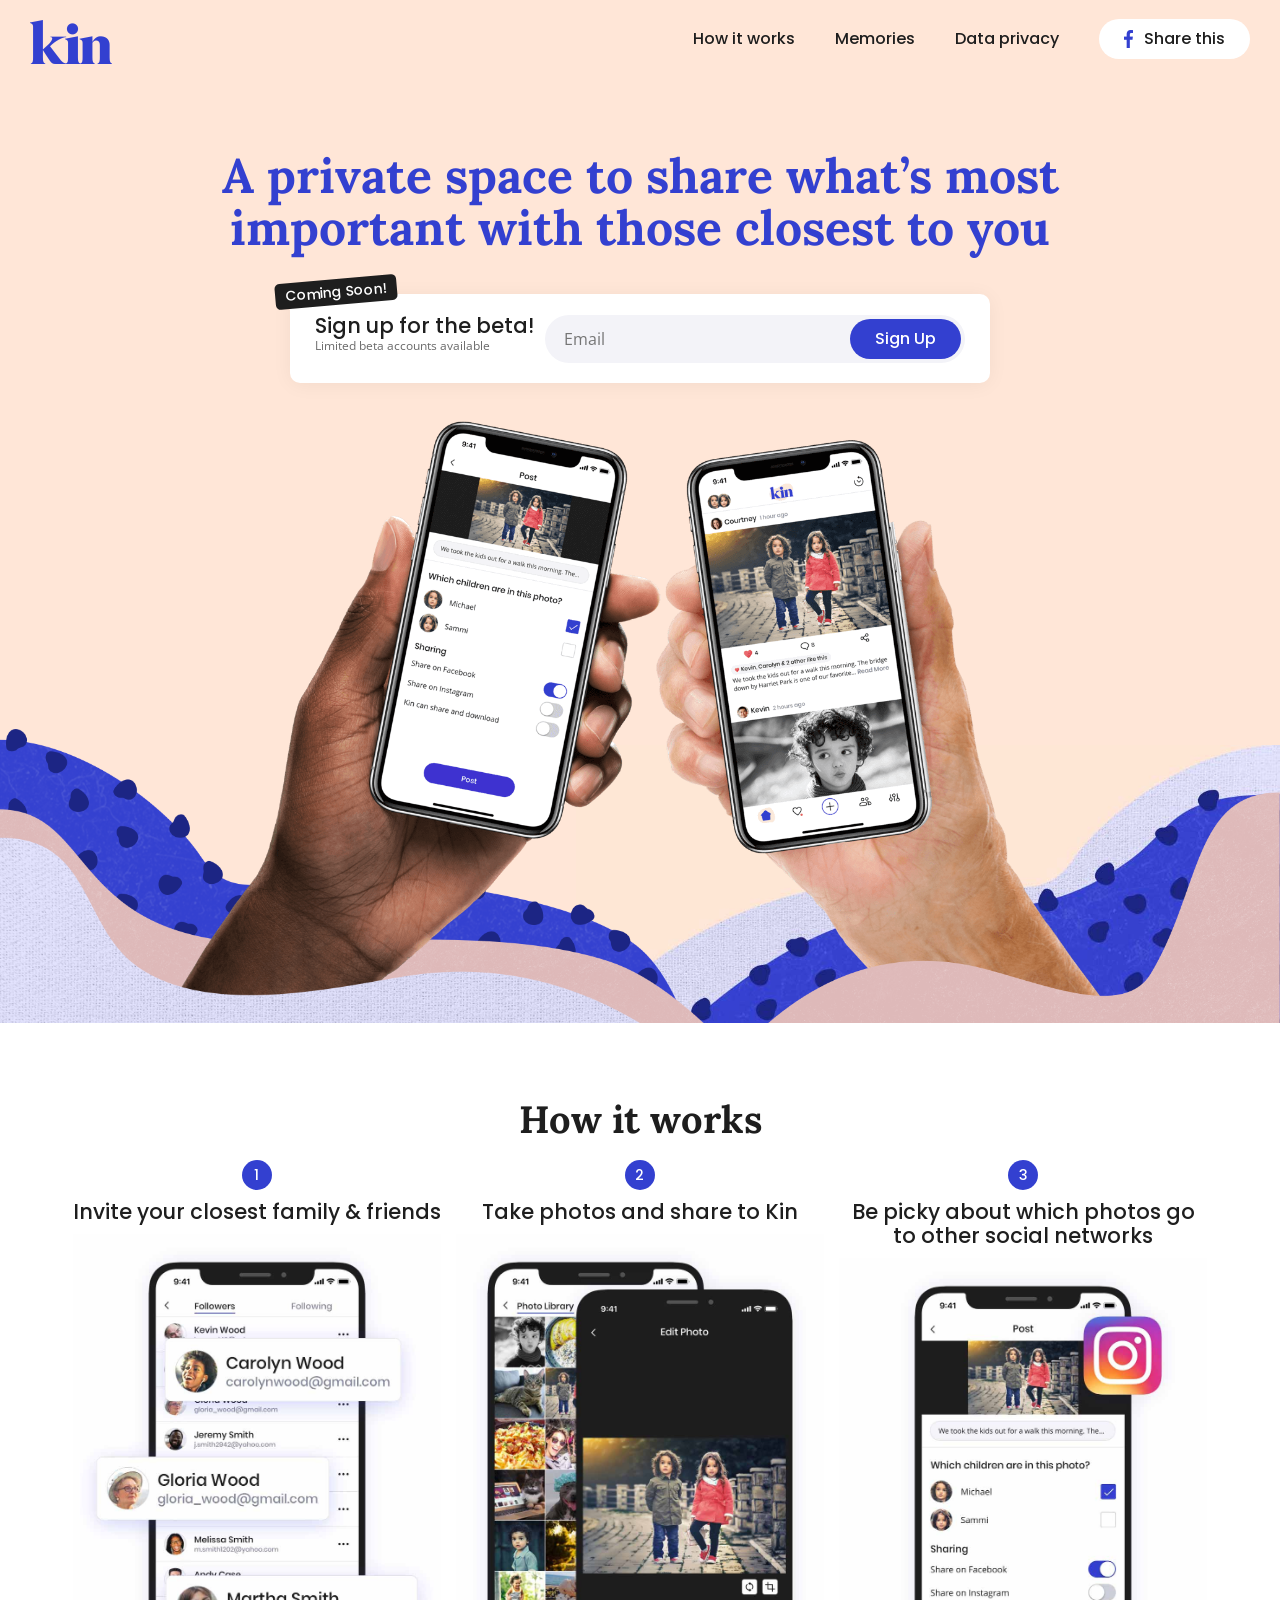
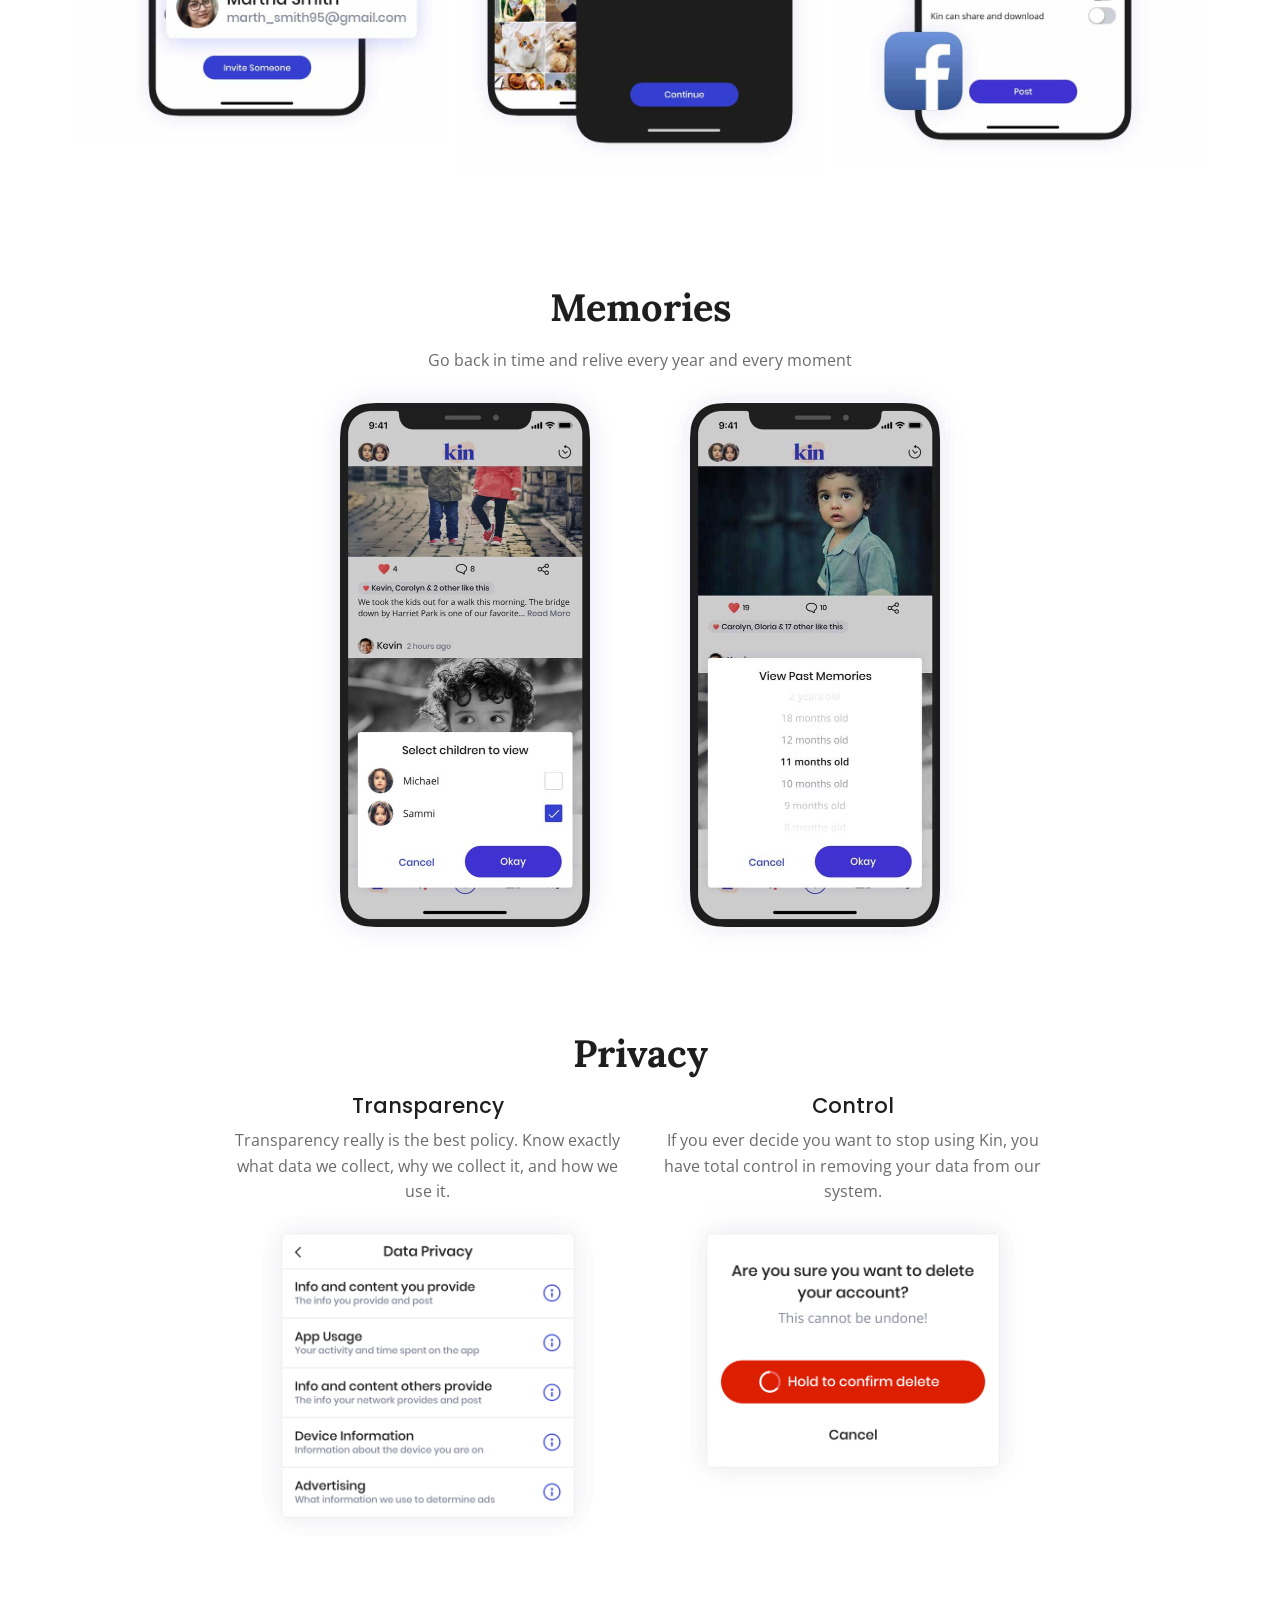
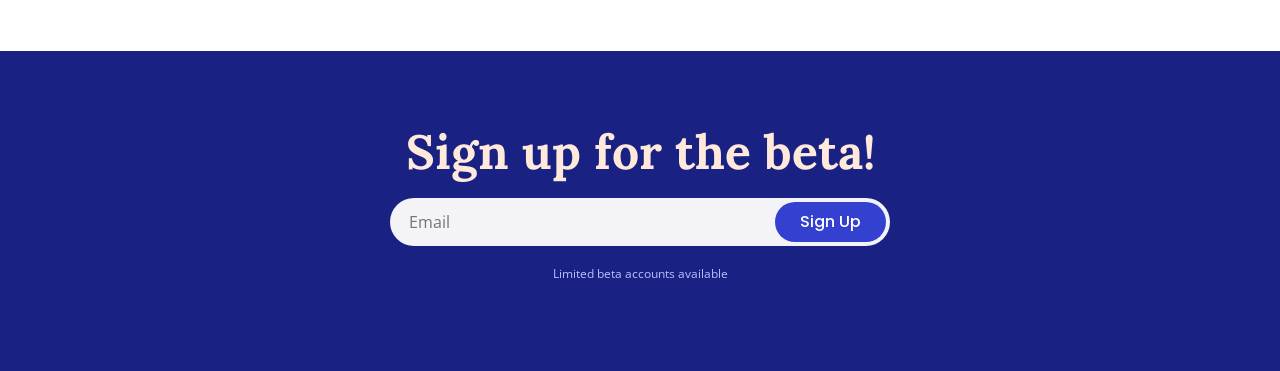
==== index.html @ 1d419229 "Initial commit" ====
<!DOCTYPE html>
<html>
    <head>
        <meta charset="UTF-8">
        <meta name="viewport" content="width=device-width,initial-scale=1">
        <title>Kin - Private Photo Sharing</title>
        <meta name="description" content="Kin allows you share photos of your children in a private, safe, closed off network with those closest to you.">
        <meta name="keywords" content="kin photo sharing children family social network safe transparent">
        <link rel="shortcut icon" href="img/favicon.png">
        <link href="https://fonts.googleapis.com/css?family=Lora:700|Open+Sans|Poppins:500" rel="stylesheet">
        <link rel="stylesheet" href="stylesheet.css" type="text/css">
        <script async src="https://www.googletagmanager.com/gtag/js?id=UA-125137013-1"></script>
        <script>
            window.dataLayer = window.dataLayer || [];
            function gtag(){dataLayer.push(arguments);}
            gtag('js', new Date());
            gtag('config', 'UA-125137013-1');
        </script>

    </head>
    <body>
        <header class="clearfix">
            <a href="#top" class="top">
                <img src="img/kin-logo.png" alt="Kin" class="logo">
            </a>
            <nav>
                <a href="#how-it-works" class="link">How it works</a>
                <a href="#memories" class="link">Memories</a>
                <a href="#privacy" class="link">Data privacy</a>
                <a href="https://www.facebook.com/sharer/sharer.php?u=http%3A%2F%2Fsharewithkin.com" target="_blank" class="button facebook">Share this</a>
            </nav>
        </header>



        <section class="hero space-below" id="top">
            <div class="wrapper">
                <h1 class="textcenter">A private space to share what’s most important with those closest to you</h1>
                <div class="form-container">
                    <div class="form-header">
                        <h3>Sign up for the beta!</h3>
                        <h6>Limited beta accounts available</h6>
                        <h5 class="comingsoon">Coming Soon!</h5>
                    </div>
                    <form action="https://hooey.us19.list-manage.com/subscribe/post?u=773824886c2637731fc7413a9&amp;id=bee54a691d" method="post" id="mc-embedded-subscribe-form" name="mc-embedded-subscribe-form" class="mailchimp validate" target="_blank" novalidate>
                        <input type="email" value="" name="EMAIL" class="required email" placeholder="Email" id="mce-EMAIL">
                        <div style="position: absolute; left: -5000px;" aria-hidden="true"><input type="text" name="b_773824886c2637731fc7413a9_bee54a691d" tabindex="-1" value=""></div>
                        <input type="submit" value="Sign Up" name="subscribe" id="mc-embedded-subscribe" class="button">
                    </form>
                </div>
            </div>
        </section>

        <div class="wrapper">
            <section class="how-it-works space-below" id="how-it-works">
                <h2 class="textcenter">How it works</h2>
                <section class="steps">
                    <article class="step step-1">
                        <i class="step-marker">1</i>
                        <h3 class="textcenter">Invite your closest family & friends</h3>
                        <img src="img/step-1.jpg" alt="Invite family & friends to Kin" class="screenshot">
                    </article>
                    <article class="step step-2">
                        <i class="step-marker">2</i>
                        <h3 class="textcenter">Take photos and share to Kin</h3>
                        <img src="img/step-2.jpg" alt="Take photos and share to Kin" class="screenshot">
                    </article>
                    <article class="step step-3">
                        <i class="step-marker">3</i>
                        <h3 class="textcenter">Be picky about which photos go to other social networks</h3>
                        <img src="img/step-3.jpg" alt="Pick some photos to share to other social networks" class="screenshot">
                    </article>
                </section>
            </section>


            <section class="memories space-below" id="memories">
                <h2 class="textcenter">Memories</h2>
                <p class="textcenter">Go back in time and relive every year and every moment</p>
                <section class="screenshots side-by-side">
                    <article class="memories-item side-by-side-item">
                        <img src="img/memories-1.jpg" alt="View photos of each child separetely or all together" class="screenshot">
                    </article>
                    <article class="memories-item side-by-side-item">
                        <img src="img/memories-2.jpg" alt="Look back at each child by their age in the photo" class="screenshot">
                    </article>
                </section>

            </section>


            <section class="privacy space-below" id="privacy">
                <h2 class="textcenter">Privacy</h2>
                <section class="screenshots side-by-side">
                    <article class="privacy-item side-by-side-item">
                        <h3 class="textcenter">Transparency</h3>
                        <p class="textcenter">Transparency really is the best policy. Know exactly what data we collect, why we collect it, and how we use it.</p>
                        <img src="img/privacy-transparency.png" alt="View what data Kin collects and how it is used" class="screenshot">
                    </article>
                    <article class="privacy-item side-by-side-item">
                        <h3 class="textcenter">Control</h3>
                        <p class="textcenter">If you ever decide you want to stop using Kin, you have total control in removing your data from our system.</p>
                        <img src="img/privacy-control.png" alt="You always have the option to have Kin delete all of your data" class="screenshot">
                    </article>
                </section>

            </section>
        </div>



        <footer class="footer-cta">
            <div class="wrapper">
                <h1 class="textcenter">Sign up for the beta!</h1>
                <form action="https://hooey.us19.list-manage.com/subscribe/post?u=773824886c2637731fc7413a9&amp;id=bee54a691d" method="post" id="mc-embedded-subscribe-form" name="mc-embedded-subscribe-form" class="mailchimp validate" target="_blank" novalidate>
                    <input type="email" value="" name="EMAIL" class="required email" placeholder="Email" id="mce-EMAIL">
                    <div style="position: absolute; left: -5000px;" aria-hidden="true"><input type="text" name="b_773824886c2637731fc7413a9_bee54a691d" tabindex="-1" value=""></div>
                    <input type="submit" value="Sign Up" name="subscribe" id="mc-embedded-subscribe" class="button">
                </form>
                <h6 class="textcenter">Limited beta accounts available</h6>
            </div>
        </footer>

        <script type='text/javascript' src='http://ajax.googleapis.com/ajax/libs/jquery/1.11.1/jquery.min.js'></script>
        <script type='text/javascript' src='main.js'></script>
    </body>
</html>
---- stylesheet.css ----
/* Resets */
html, body, div, span, applet, object, iframe,h1, h2, h3, h4, h5, h6, p, blockquote, pre,a, abbr, acronym, address, big, cite, code,del, dfn, em, img, ins, kbd, q, s, samp,small, strike, sub, sup, tt, var,b, u, i, center,dl, dt, dd, fieldset, form, label, legend,table, caption, tbody, tfoot, thead, tr, th, td,article, aside, canvas, details, embed, figure, figcaption, footer, header, hgroup, menu, nav, output, ruby, section, summary,time, mark, audio, video {margin: 0;padding: 0;border: 0;font-size: 100%;font: inherit;vertical-align: baseline;}
*{outline:0;-webkit-tap-highlight-color: rgba(0, 0, 0, 0);-webkit-focus-ring-color:  rgba(0, 0, 0, 0);}
article, aside, details, figcaption, figure, footer, header, hgroup, menu, nav, section {display: block;}
body {line-height: 1;}
blockquote, q {quotes: none;}
blockquote:before, blockquote:after,q:before, q:after {content: '';content: none;}
table {border-collapse: collapse;border-spacing: 0;}
/* Forms */
button,input,optgroup,select,textarea {color: inherit;font: inherit;margin: 0;}
button { overflow: visible;}
button,select { text-transform: none; }
button, html input[type="button"], input[type="reset"],	input[type="submit"] { -webkit-appearance: button; cursor: pointer; }
button[disabled], html input[disabled] { cursor: default; }
button::-moz-focus-inner, input::-moz-focus-inner { border: 0; padding: 0; }
input { line-height: normal; }
input[type="checkbox"],input[type="radio"] { box-sizing: border-box; padding: 0; }
input[type="number"]::-webkit-inner-spin-button, input[type="number"]::-webkit-outer-spin-button { height: auto; }
input[type="search"] { -webkit-appearance: textfield; -moz-box-sizing: content-box; -webkit-box-sizing: content-box;  box-sizing: content-box;}
input[type="search"]::-webkit-search-cancel-button,
input[type="search"]::-webkit-search-decoration { -webkit-appearance: none;}
input[type="text"], textarea { -webkit-appearance: none; -webkit-border-radius: 0; }
legend { border: 0; padding: 0; }
textarea { overflow: auto; }
optgroup { font-weight: bold; }
/* Clearfix */
.clearfix:before,.clearfix:after{content:" ";display:table}
.clearfix:after{clear:both}.clearfix{*zoom:1}

/* General */
*, *:before, *:after {
	-moz-box-sizing:border-box;
	-webkit-box-sizing:border-box;
	box-sizing: border-box;
}
html,
body {
	min-width: 320px;
}
body {
	-webkit-font-smoothing: antialiased;
	-moz-osx-font-smoothing: grayscale;
	text-rendering: optimizeLegibility;
	color: #6B6B6B;
    background: #FFF;
    font-size: 16px;
	line-height: 1.6;
	font-family: 'Open Sans', sans-serif;
	font-weight: 400;
}
h1 {
	color: #3340D0;
    font-family: 'Lora', sans-serif;
    font-weight: 700;
	font-size: 30px;
	line-height: 32px;
    margin-bottom: 20px;
}
h2 {
	color: #1E1E1E;
    font-family: 'Lora', sans-serif;
    font-weight: 700;
	font-size: 28px;
	line-height: 32px;
    margin-bottom: 20px;
}
h3,h4,h5 {
	color: #1E1E1E;
    font-family: 'Poppins', sans-serif;
    font-weight: 500;
}
h3 {
	font-size: 21px;
	line-height: 24px;
	margin-bottom: 10px;
}
h4 {
    font-size: 16px;
	line-height: 18px;
	margin:0;
}
h5 {
    font-size: 14px;
	line-height: 16px;
    margin:0;
}
h6 {
	color: #6B6B6B;
    font-size: 12px;
	line-height: 1.25;
    margin:0;
}
strong, b, .bold {
	font-weight: 700;
}
em, i {
	font-style: italic;
}
p {
	margin-bottom: 0;
}
a {
    color: #3340D0;
}
a:hover {
    color: #3948E6;
}
a:active {
    color: #2D38B3;
}
ol, ul {
	margin: 0;
	padding: 0 0 1.6em 0;
	list-style-position: inside;
}
img {
	display: block;
	max-width: 100%;
	height: auto;
}
@media only screen and (min-width: 350px){
	h1 {
		font-size: 32px;
		line-height: 36px;
	}
}
@media only screen and (min-width: 750px){
	h1 {
		font-size: 48px;
		line-height: 52px;
	    margin-bottom: 20px;
	}
	h2 {
		font-size: 38px;
		line-height: 42px;
	    margin-bottom: 20px;
	}
}



/* Buttons, Icons, & Shapes */
.button,
button,
input[type="submit"] {
	display: inline-block;
	color: #FFF;
	background: #3340D0;
    font-family: 'Poppins', sans-serif;
    font-weight: 500;
    font-size: 16px;
	line-height: 24px;
	text-decoration: none;
    padding: 8px 25px;
    border: none;
	border-radius: 20px;
}
.button:hover,
button:hover,
input[type="submit"]:hover {
    color: #FFF;
    background: #3948E6;
}
.button:active,
button:active,
input[type="submit"]:active {
	color: #FFF;
    background: #2D38B3;
}
.button.facebook {
	color: #1E1E1E;
	padding: 8px 25px 8px 45px;
	background: #FFF url(img/facebook.png) no-repeat 25px 11px;
	background-size: 9px 18px;
}
.button.facebook:hover {
	color: #1E1E1E;
	background-color: #F3F3F8;
}
.button.facebook:active {
	color: #1E1E1E;
	background-color: #EDEDF2;
}
.step-marker {
	display: block;
	color: #FFF;
	background: #3340D0;
	font-family: 'Poppins', sans-serif;
    font-weight: 500;
	font-size: 14px;
	font-style: normal;
	text-align: center;
	line-height: 24px;
	width: 30px;
	padding: 3px 0;
	border-radius: 50%;
	margin: 0 auto 10px;
}





/* Layout */
.wrapper {
    margin: 0 auto;
    width: 1250px;
	max-width: 100%;
	padding-left: 15px;
	padding-right: 15px;
	position: relative;
}
.space-below {
	margin-bottom: 50px;
}
.textcenter {
	text-align: center;
}
.textleft {
	text-align: left;
}
.textright {
	text-align: right;
}
@media only screen and (min-width: 500px){
    .wrapper {
		padding-left: 25px;
    	padding-right: 25px;
    }
}
@media only screen and (min-width: 750px){
    .wrapper {
		padding-left: 35px;
    	padding-right: 35px;
    }
	.space-below {
		margin-bottom: 75px;
	}
	.side-by-side {
		display: flex;
		justify-content: center;
	}
	.side-by-side-item {
		padding: 0 20px;
	}
}
@media only screen and (min-width: 900px){
    .wrapper {
		padding-left: 50px;
    	padding-right: 50px;
    }
}



/* Mailchimp Form */
.hero .form-container {
	position: relative;
	text-align: center;
	max-width: 500px;
	margin: auto;
	padding: 15px;
	background: #FFF;
	border-radius: 10px;
	box-shadow: 0 2px 20px 0 rgba(0,0,0,0.05);
}
.hero .form-container .form-header {
	margin-bottom: 10px;
}
.hero .form-container h3 {
	margin-bottom: 0;
}
.hero .form-container .comingsoon {
	padding: 5px 10px;
    color: #FFF;
    background: #1E1E1E;
    position: absolute;
    border-radius: 5px;
    top: -20px;
    left: -10px;
    transform: rotate(-5deg);
}
.mailchimp {
	background: #F3F3F8;
	border-radius: 24px;
	padding: 4px;
	display: flex;
	overflow: hidden;
}
.mailchimp input.email {
	color: #1E1E1E;
	background: none;
	border: none;
	padding: 5px 15px;
	width: 100%;
}
@media only screen and (min-width: 700px){
	.hero .form-container {
		text-align: left;
		max-width: 700px;
		display: flex;
		align-items: center;
		padding: 20px 25px;
	}
	.hero .form-container .form-header {
		flex: 0 0 230px;
	}
	.hero .form-container .comingsoon {
		top: -15px;
	    left: -15px;
	}
	.mailchimp {
		width: 100%;
	}
}


/* Header */
header {
	background: #FFE6D7;
	padding: 10px 15px;
}
header .logo {
	height: 30px;
	width: auto;
	display: block;
	float: left;
	margin-top: 5px;
}
header nav .link {
	display: none;
	color: #1E1E1E;
	font-family: 'Poppins', sans-serif;
    font-weight: 500;
    font-size: 16px;
	line-height: 24px;
	padding-top: 8px;
	text-decoration: none;
}
header nav .link:hover {
	border-bottom: 2px solid #3340D0 ;
}
header nav .facebook {
	display: block;
	float: right;
}
@media only screen and (min-width: 700px){
	header {
		background: none;
		width: 100%;
		position: fixed;
		top: 0;
		left: 0;
		z-index: 1000;
		transition: box-shadow 0.25s ease, background-color 0.25s ease;
		padding: 15px 30px;
		margin-top: 0;
	}
	header.scrolled {
		background: #FFF;
		box-shadow: 0 0 30px 0 rgba(25,32,107,0.10);
	}
	header .logo {
		height: 44px;
	}
	header nav {
		float: right;
		margin-top: 4px;
	}
	header nav .link {
		display: block;
		float: left;
		margin-right: 30px;
	}
	header nav .facebook {
		transition: background-color 0.25s ease;
	}
	header.scrolled .button.facebook {
		background-color: #F3F3F8;
	}
	header.scrolled .button.facebook:hover {
		background-color: #EDEDF2;
	}
	header.scrolled .button.facebook:active {
		background-color: #E3E3E8;
	}
}
@media only screen and (min-width: 700px){
	header nav .link {
		margin-right: 40px;
	}
}



/* Hero */
.hero {
	padding: 30px 0 360px;
	background: #FFE6D7 url(img/hero-sm.jpg) no-repeat center bottom;
	background-size: 500px auto;
}
.hero h1 {
	max-width: 500px;
	margin-left: auto;
	margin-right: auto;
	margin-bottom: 35px;
}
@media only screen and (min-width: 500px){
	.hero {
		padding-bottom: 370px;
		background-image:url(img/hero-med.jpg);
		background-size: 900px auto;
	}
}
@media only screen and (min-width: 700px){
	.hero {
		padding-top: 100px;
	}
	.hero h1 {
		max-width: 900px;
		margin-bottom: 40px;
	}
}
@media only screen and (min-width: 900px){
	.hero {
		background:
			url(img/waves-left-front.png) bottom left,
			url(img/waves-right-front.png) bottom right,
			url(img/hands.png) bottom center,
			url(img/waves-left-back.png) bottom left,
			url(img/waves-right-back.jpg) bottom right;
		background-size:
			50% auto,
			40% auto,
			75% auto,
			55% auto,
			55% auto;
		background-repeat: no-repeat;
		background-color: #FFE6D7;
		padding-top: 150px;
		padding-bottom: 50%;
	}
}
@media only screen and (min-width: 1500px){
	.hero {
		background-size:
			45% auto,
			40% auto,
			65% auto,
			52% auto,
			51% auto;
		padding-bottom: 42.5%;
	}
}



/* How it works */
.how-it-works .step {
	margin: 0 auto 20px;
	max-width: 425px;
}
.how-it-works .screenshot {
	margin: 0 auto 20px;
	width: 425px;
}
@media only screen and (min-width: 850px){
	.how-it-works .steps {
		display: flex;
		justify-content: space-between;
	}
	.how-it-works .steps .step {
		flex: 0 0 32%;
	}
}



/* Memories */
.memories .screenshot {
	margin: 0 auto;
	width: 310px;
}



/* Memories */
.privacy .privacy-item {
	max-width: 425px;
	margin: 0 auto;
}
.privacy .screenshot {
	margin: 0 auto 30px;
	width: 350px;
}
@media only screen and (min-width: 750px){
	.privacy .privacy-item {
		margin: 0;
	}
}



/* Footer */
footer {
	background: #192282;
	padding: 20px 0 25px;
}
footer .wrapper {
	width: 600px;
}
footer h1 {
	color: #FFE9DB;
}
footer h6 {
	color: #B8BEFF;
	margin-top: 20px;
}
@media only screen and (min-width: 500px){
	footer {
		padding: 40px 0 45px;
	}
}
@media only screen and (min-width: 750px){
	footer {
		padding: 50px 0 65px;
	}
}
@media only screen and (min-width: 900px){
	footer {
		padding: 75px 0 90px;
	}
}
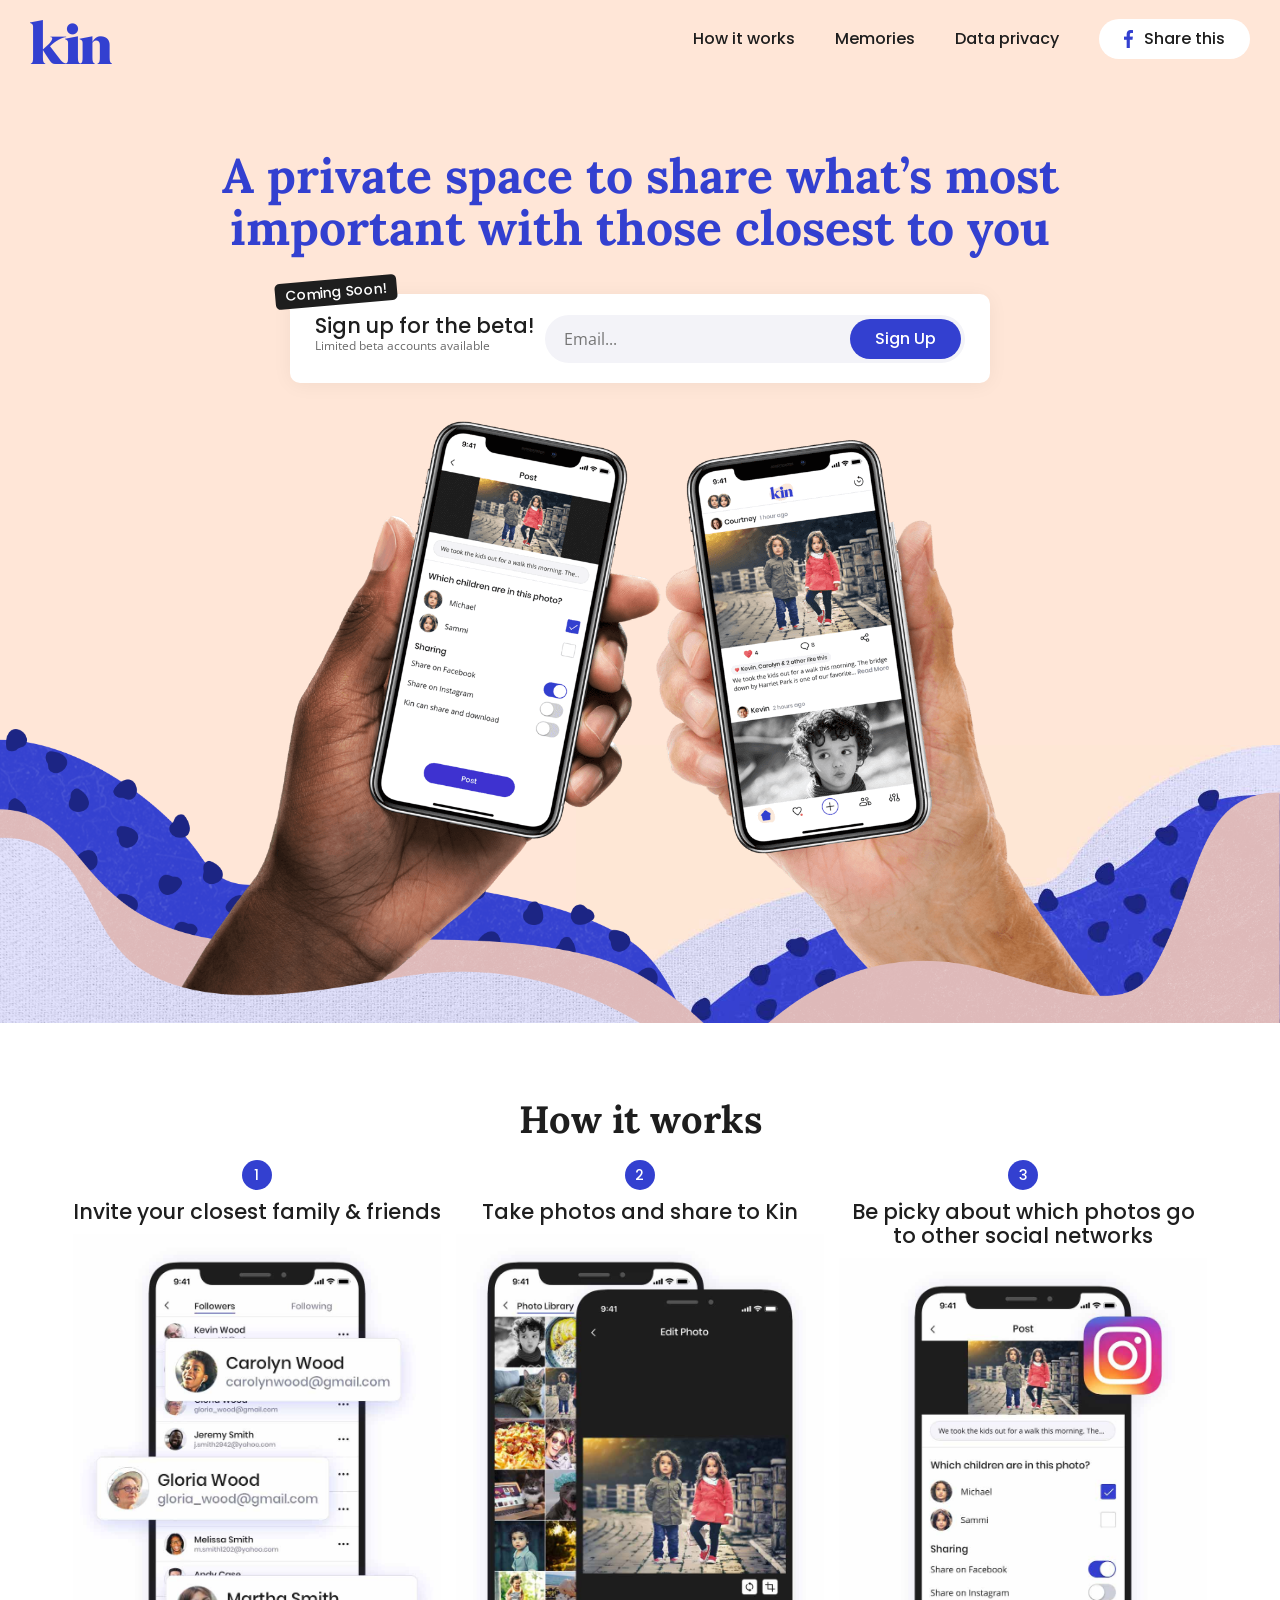
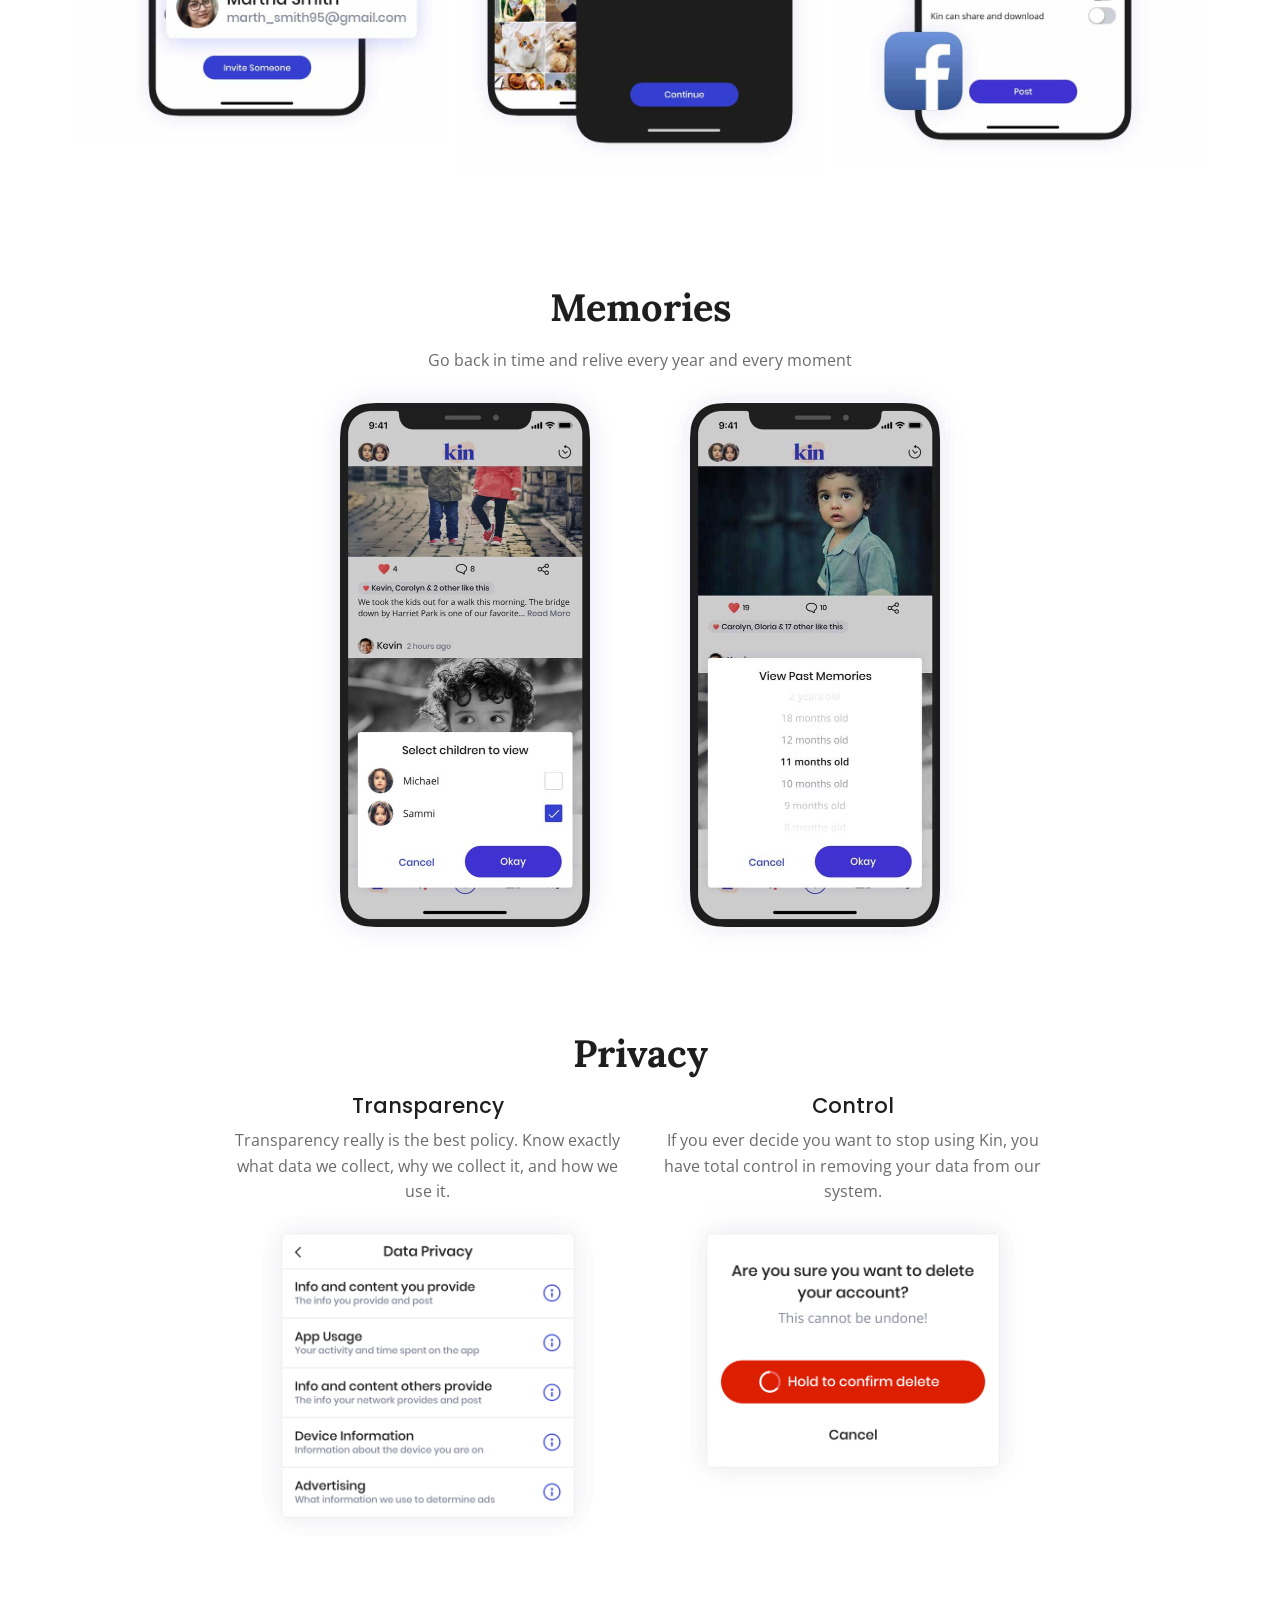
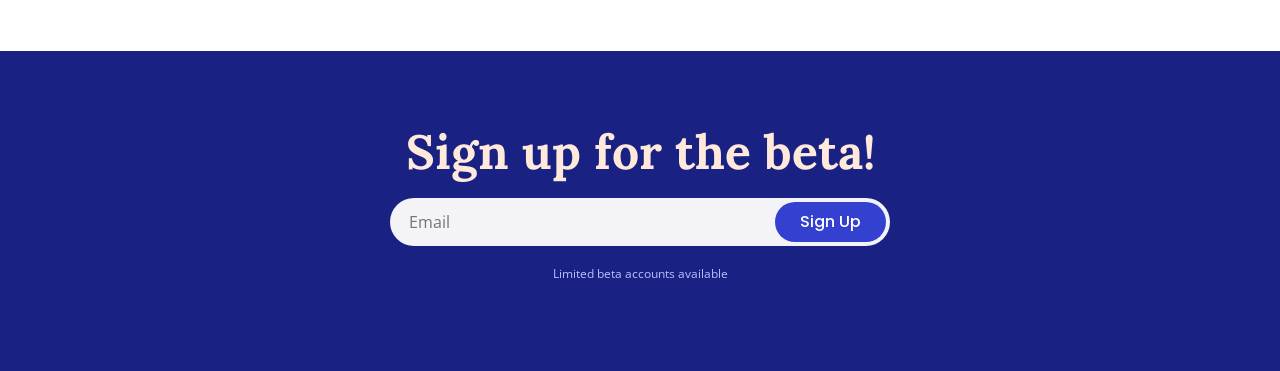
==== commit cc715741: "Email..." ====
--- a/index.html
+++ b/index.html
@@ -1,14 +1,27 @@
 <!DOCTYPE html>
-<html>
+<html class="site">
     <head>
         <meta charset="UTF-8">
         <meta name="viewport" content="width=device-width,initial-scale=1">
-        <title>Kin - Private Photo Sharing</title>
+        <title>Kin | Share photos of your children in a private space</title>
         <meta name="description" content="Kin allows you share photos of your children in a private, safe, closed off network with those closest to you.">
         <meta name="keywords" content="kin photo sharing children family social network safe transparent">
         <link rel="shortcut icon" href="img/favicon.png">
         <link href="https://fonts.googleapis.com/css?family=Lora:700|Open+Sans|Poppins:500" rel="stylesheet">
         <link rel="stylesheet" href="stylesheet.css" type="text/css">
+
+        <meta property="og:locale" content="en_US" />
+        <meta property="og:type" content="website" />
+        <meta property="og:title" content="Kin | Share photos of your children in a private space" />
+        <meta property="og:description" content="Kin allows you share photos of your children in a private, safe, closed off network with those closest to you." />
+        <meta property="og:url" content="https://sharewithkin.com" />
+        <meta property="og:site_name" content="Kin" />
+        <meta property="og:image" content="https://sharewithkin.com/img/kin-facebook.jpg" />
+        <meta name="twitter:card" content="summary" />
+        <meta name="twitter:description" content="Kin allows you share photos of your children in a private, safe, closed off network with those closest to you." />
+        <meta name="twitter:title" content="Kin | Share photos of your children in a private space" />
+        <meta name="twitter:image" content="https://sharewithkin.com/img/kin-facebook.jpg" />
+
         <script async src="https://www.googletagmanager.com/gtag/js?id=UA-125137013-1"></script>
         <script>
             window.dataLayer = window.dataLayer || [];
@@ -43,7 +56,7 @@
                         <h5 class="comingsoon">Coming Soon!</h5>
                     </div>
                     <form action="https://hooey.us19.list-manage.com/subscribe/post?u=773824886c2637731fc7413a9&amp;id=bee54a691d" method="post" id="mc-embedded-subscribe-form" name="mc-embedded-subscribe-form" class="mailchimp validate" target="_blank" novalidate>
-                        <input type="email" value="" name="EMAIL" class="required email" placeholder="Email" id="mce-EMAIL">
+                        <input type="email" value="" name="EMAIL" class="required email" placeholder="Email..." id="mce-EMAIL">
                         <div style="position: absolute; left: -5000px;" aria-hidden="true"><input type="text" name="b_773824886c2637731fc7413a9_bee54a691d" tabindex="-1" value=""></div>
                         <input type="submit" value="Sign Up" name="subscribe" id="mc-embedded-subscribe" class="button">
                     </form>
@@ -121,7 +134,7 @@
             </div>
         </footer>
 
-        <script type='text/javascript' src='http://ajax.googleapis.com/ajax/libs/jquery/1.11.1/jquery.min.js'></script>
+        <script type='text/javascript' src='https://ajax.googleapis.com/ajax/libs/jquery/1.11.1/jquery.min.js'></script>
         <script type='text/javascript' src='main.js'></script>
     </body>
 </html>
